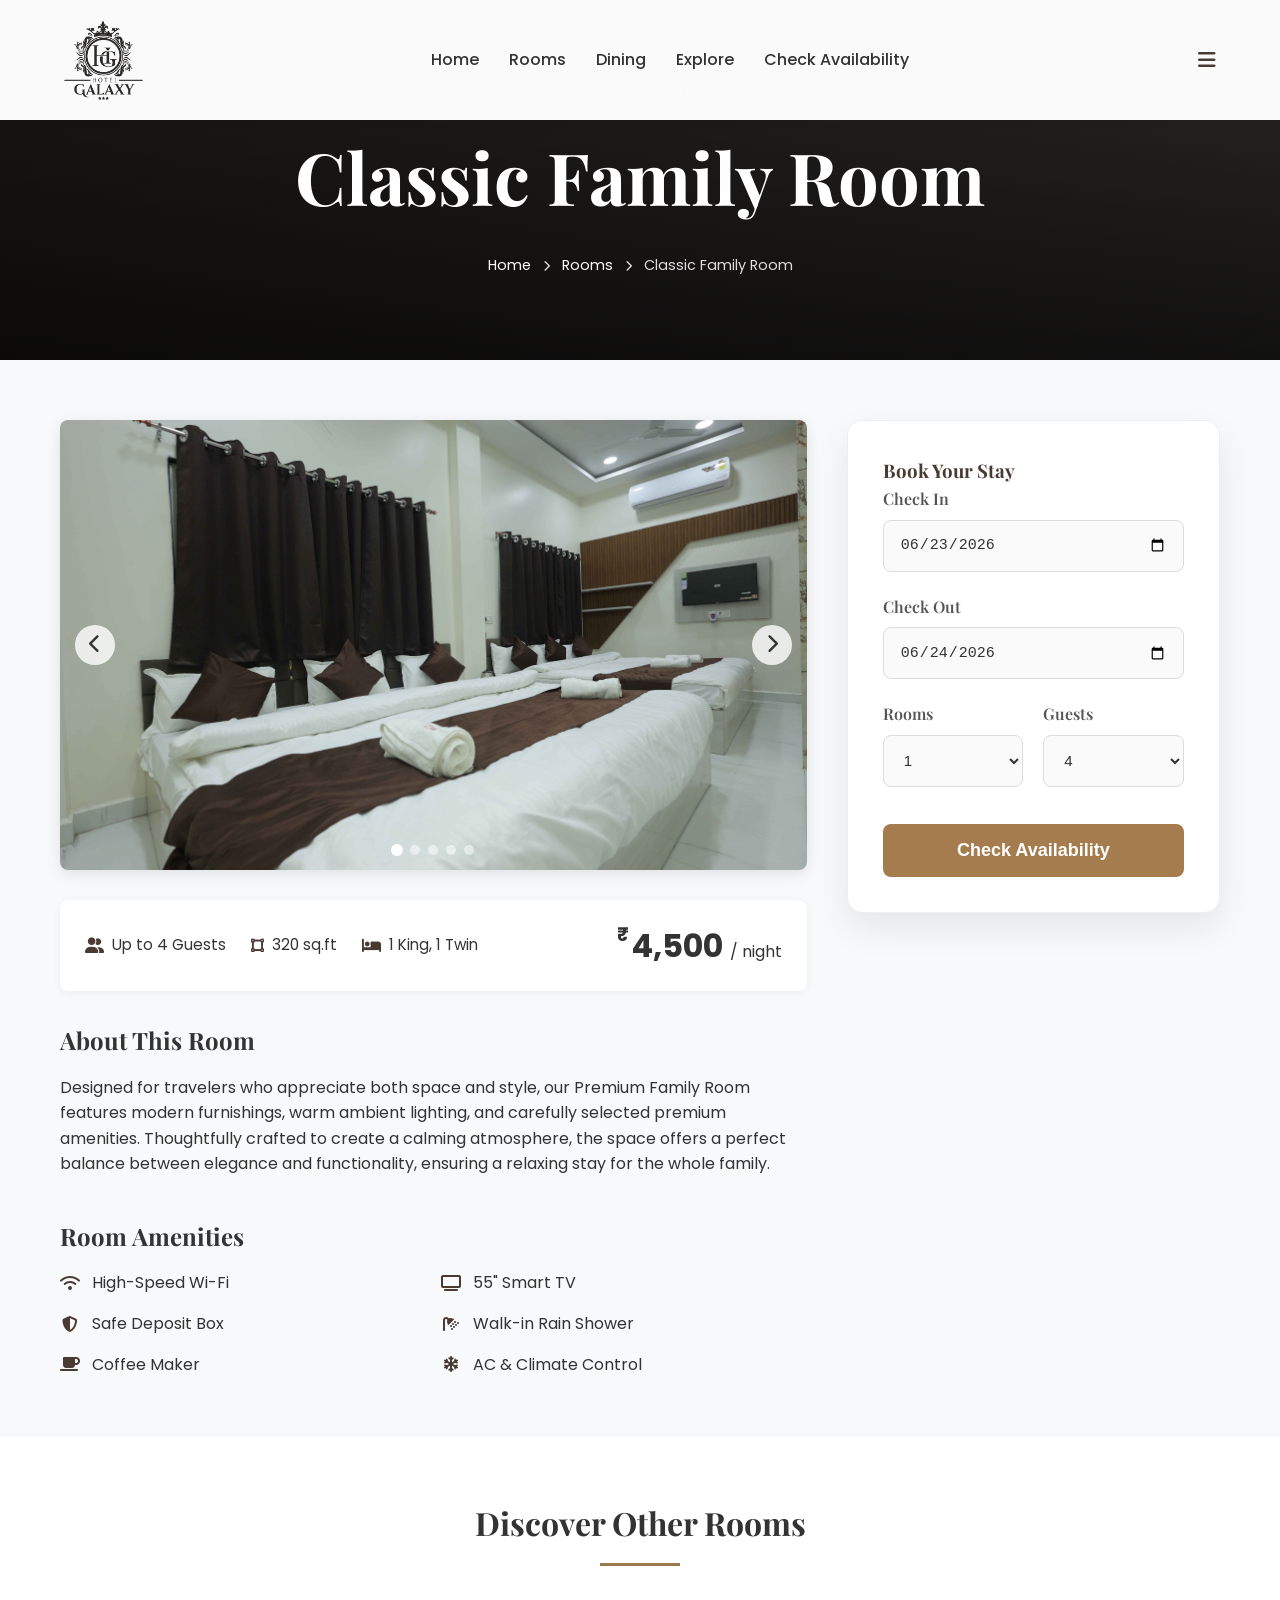
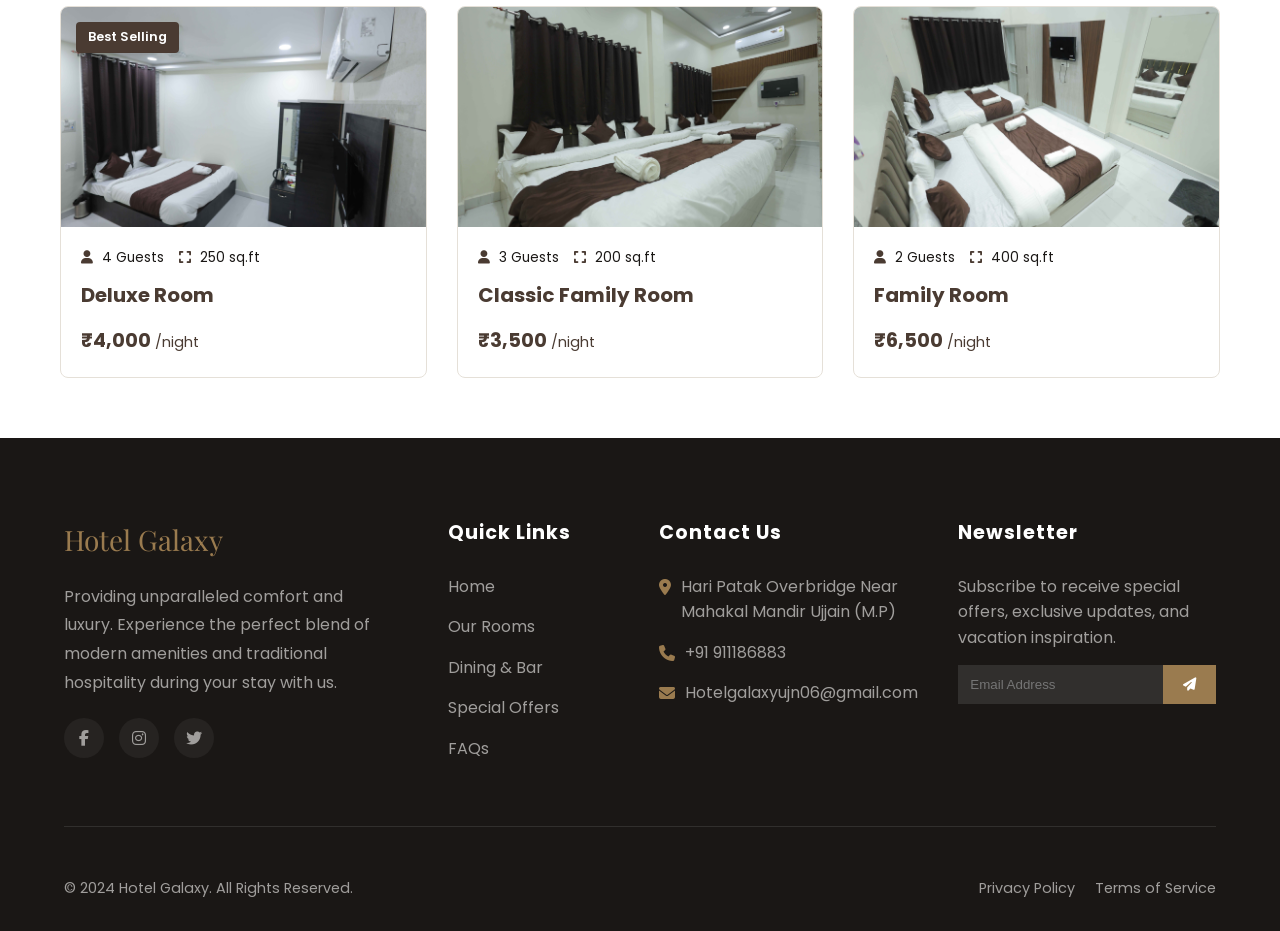
==== ClasicFamilyRoom.html @ 5118d193 "my first commit" ====
<!DOCTYPE html>
<html lang="en">
<head>
    <meta charset="UTF-8">
    <meta name="viewport" content="width=device-width, initial-scale=1.0">
    <title>Document</title>
    <link rel="stylesheet" href="style.css">
      <link rel="stylesheet" href="https://cdnjs.cloudflare.com/ajax/libs/font-awesome/6.4.0/css/all.min.css">
    <link href="https://fonts.googleapis.com/css2?family=Playfair+Display:wght@400;600;700&family=Poppins:wght@300;400;500;600&display=swap" rel="stylesheet">
     <link rel="stylesheet" href="https://cdnjs.cloudflare.com/ajax/libs/font-awesome/6.4.0/css/all.min.css">
</head>

<body>
    <!-- FontAwesome for Icons -->
<link rel="stylesheet" href="https://cdnjs.cloudflare.com/ajax/libs/font-awesome/6.4.0/css/all.min.css">
  <nav class="navbar">
        <a href="#"><img  class="logo" src="./IMAGES/Hotel Galaxy (1).png"/></a>
        <ul class="nav-links">
            <li><a href="./index.html">Home</a></li>
           <li><a href="#Rooms">Rooms</a></li>
            <li><a href="#dining">Dining</a></li>
            <li><a href="#attractions">Explore</a></li>
            <li><a href="#availability-split*">Check Availability</a></li>
        </ul>
        <div class="nav-icons">
            <i class="fa-solid fa-bars"></i>
        </div>
    </nav>
<!-- Hero Banner Section -->
<section class="room-hero">
    <div class="hero-overlay"></div>
    <div class="hero-content">
        <span class="hero-subtitle">Experience Luxury</span>
        <h1 class="hero-title">Classic Family Room</h1>
        <div class="breadcrumbs">
            <a href="#">Home</a> <i class="fas fa-chevron-right"></i>
            <a href="#">Rooms</a> <i class="fas fa-chevron-right"></i>
            <span> Classic Family Room</span>
        </div>
    </div>
</section>

<!-- Main Room Details Section -->
<section class="room-details-wrapper">
    <div class="container">
        <div class="room-layout-grid">
            
            <!-- Left Column: Image, Info, Amenities -->
            <div class="room-main-content">
                <!-- Image Slider (Placeholder) -->
              <!-- Functional Image Slider -->
<div class="room-gallery">
    <div class="gallery-track" id="sliderTrack">
        <!-- Add as many images as you need here -->
        <img src="./IMAGES/ROOMIMG/SIZBED.jpeg" alt="Family Room View 1">
        <img src="./IMAGES/ROOMIMG/SIXBED4.jpeg" alt="Family Room View 2">
           <img src="./IMAGES/ROOMIMG/SIXBED5.jpeg" alt="Family Room Bathroom">
              <img src="./IMAGES/ROOMIMG/SIXBED3.jpeg" alt="Family Room Bathroom">
        <img src="./IMAGES/ROOMIMG/SIXBED3.jpeg" alt="Family Room Bathroom">


    </div>
    
    <button class="gallery-btn prev" id="prevBtn"><i class="fas fa-chevron-left"></i></button>
    <button class="gallery-btn next" id="nextBtn"><i class="fas fa-chevron-right"></i></button>
    
    <!-- Optional: Add indicators/dots at the bottom -->
    <div class="slider-indicators" id="sliderIndicators"></div>
</div>

                <!-- Room Meta Info -->
                <div class="room-meta-box">
                    <div class="meta-items">
                        <span><i class="fas fa-user-friends"></i> Up to 4 Guests</span>
                        <span><i class="fas fa-vector-square"></i> 320 sq.ft</span>
                        <span><i class="fas fa-bed"></i> 1 King, 1 Twin</span>
                    </div>
                    <div class="room-price">
                        <span class="currency">₹</span>4,500 <span class="night">/ night</span>
                    </div>
                </div>

                <!-- Description -->
                <div class="room-description">
                    <h3>About This Room</h3>
                    <p>Designed for travelers who appreciate both space and style, our Premium Family Room features modern furnishings, warm ambient lighting, and carefully selected premium amenities. Thoughtfully crafted to create a calming atmosphere, the space offers a perfect balance between elegance and functionality, ensuring a relaxing stay for the whole family.</p>
                </div>

                <!-- Amenities -->
                <div class="room-amenities">
                    <h3>Room Amenities</h3>
                    <ul class="amenities-grid">
                        <li><i class="fas fa-wifi"></i> High-Speed Wi-Fi</li>
                        <li><i class="fas fa-tv"></i> 55" Smart TV</li>
                        <li><i class="fas fa-shield-alt"></i> Safe Deposit Box</li>
                        <li><i class="fas fa-shower"></i> Walk-in Rain Shower</li>
                        <li><i class="fas fa-coffee"></i> Coffee Maker</li>
                        <li><i class="fas fa-snowflake"></i> AC & Climate Control</li>
                    </ul>
                </div>
            </div>

            <!-- Right Column: Booking Form -->
             <div class="room-sidebar">
                <div class="booking-widgets">
                    <h3>Book Your Stay</h3>
                    <form>
                        <div class="form-group">
                            <label>Check In</label>
                            <input type="date" value="2026-06-23">
                        </div>
                        <div class="form-group">
                            <label>Check Out</label>
                            <input type="date" value="2026-06-24">
                        </div>
                        <div class="form-row">
                            <div class="form-group half">
                                <label>Rooms</label>
                                <select><option>1</option><option>2</option></select>
                            </div>
                            <div class="form-group half">
                                <label>Guests</label>
                                <select><option>1</option><option>2</option><option selected>4</option></select>
                            </div>
                        </div>
                        <button type="submit" class="btn-book" onclick="sendWhatsApp()">Check Availability</button>
                        
                    </form>
                </div>
            </div>
        </div>
    </div>
</section>

<!-- Other Rooms Section -->

<section class="other-rooms-section" id="Rooms">
    <div class="container">
        <h2 class="section-title">Discover Other Rooms</h2>
        <div class="rooms-grid">
            
            <!-- Room Card 1 -->
               <a style="text-decoration: none;" href="./Deluxeroom.html">
            <div class="room-card">
                <div class="card-badge">Best Selling</div>
                <div class="card-img">
                   <img src="./IMAGES/ROOMIMG/TWOBED.jpeg" alt="Palm Breeze Room">
                </div>
                <div class="card-body">
                    <div class="card-meta">
                        <span><i class="fas fa-user"></i> 4 Guests</span>
                        <span><i class="fas fa-expand"></i> 250 sq.ft</span>
                    </div>
                    <h4>Deluxe Room</h4>
                    <div class="card-price">₹4,000 <span>/night</span></div>
                </div>
            </div>
           </a>
            <!-- Room Card 2 -->
               <a style="text-decoration: none;" href="./ClasicFamilyRoom.html">
            <div class="room-card">
                <div class="card-img">
                    <img src="./IMAGES/ROOMIMG/SIZBED.jpeg" alt="Lotus Suite">
                </div>
                <div class="card-body">
                    <div class="card-meta">
                        <span><i class="fas fa-user"></i> 3 Guests</span>
                        <span><i class="fas fa-expand"></i> 200 sq.ft</span>
                    </div>
                     <h4>Classic Family Room</h4>
                    <div class="card-price">₹3,500 <span>/night</span></div>
                </div>
            </div>
</a>
            <!-- Room Card 3 -->
               <a style="text-decoration: none;" href="./FamilyRoom.html">
            <div class="room-card">
                <div class="card-img">
                  <img src="./IMAGES/ROOMIMG/FOURBED.jpeg" alt="Jasmine Retreat">  
                </div>
                <div class="card-body">
                    <div class="card-meta">
                        <span><i class="fas fa-user"></i> 2 Guests</span>
                        <span><i class="fas fa-expand"></i> 400 sq.ft</span>
                    </div>
                    <h4>Family Room</h4>
                    <div class="card-price">₹6,500 <span>/night</span></div>
                </div>
            </div>
</a>
        </div>
    </div>
</section>
<footer>
        <div class="footer-container">
            <div class="footer-col">
                <span class="footer-logo">Hotel Galaxy</span>
                <p style="color: #A09E9C; line-height: 1.8; margin-bottom: 20px; padding-right: 20px;">Providing unparalleled comfort and luxury. Experience the perfect blend of modern amenities and traditional hospitality during your stay with us.</p>
                <div class="social-icons">
                    <a href="#"><i class="fa-brands fa-facebook-f"></i></a>
                    <a href="#"><i class="fa-brands fa-instagram"></i></a>
                    <a href="#"><i class="fa-brands fa-twitter"></i></a>
                </div>
            </div>

            <div class="footer-col">
                <h4>Quick Links</h4>
                <ul class="footer-links">
                    <li><a href="./index.html">Home</a></li>
                    <li><a href="#info">Our Rooms</a></li>
                    <li><a href="#dining">Dining & Bar</a></li>
                    <li><a href="#offers">Special Offers</a></li>
                    <li><a href="#faq">FAQs</a></li>
                </ul>
            </div>

            <div class="footer-col contact-info">
                <h4>Contact Us</h4>
                <p><i class="fa-solid fa-location-dot"></i> Hari Patak Overbridge Near Mahakal Mandir Ujjain (M.P)</p>
                <p><i class="fa-solid fa-phone"></i> +91 911186883</p>
                <p><i class="fa-solid fa-envelope"></i> Hotelgalaxyujn06@gmail.com</p>
            </div>

            <div class="footer-col">
                <h4>Newsletter</h4>
                <p style="color: #A09E9C; margin-bottom: 15px;">Subscribe to receive special offers, exclusive updates, and vacation inspiration.</p>
                <form class="newsletter-form">
                    <input type="email" placeholder="Email Address" required>
                    <button type="submit"><i class="fa-solid fa-paper-plane"></i></button>
                </form>
            </div>
        </div>

        <div class="footer-bottom">
            <p>&copy; 2024 Hotel Galaxy. All Rights Reserved.</p>
            <div style="display: flex; gap: 20px;">
                <a href="#" style="color: #A09E9C; text-decoration: none;">Privacy Policy</a>
                <a href="#" style="color: #A09E9C; text-decoration: none;">Terms of Service</a>
            </div>
        </div>
    </footer>

<script>
    document.addEventListener("DOMContentLoaded", function() {
        const track = document.getElementById('sliderTrack');
        const slides = track.querySelectorAll('img');
        const prevBtn = document.getElementById('prevBtn');
        const nextBtn = document.getElementById('nextBtn');
        const indicatorsContainer = document.getElementById('sliderIndicators');
        
        let currentIndex = 0;
        const totalSlides = slides.length;

        // Create indicator dots dynamically based on number of images
        slides.forEach((_, index) => {
            const dot = document.createElement('div');
            dot.classList.add('dot');
            if (index === 0) dot.classList.add('active');
            dot.addEventListener('click', () => goToSlide(index));
            indicatorsContainer.appendChild(dot);
        });

        const dots = document.querySelectorAll('.dot');

        function updateSlider() {
            // Move the track horizontally
            track.style.transform = `translateX(-${currentIndex * 100}%)`;
            
            // Update active dot
            dots.forEach(dot => dot.classList.remove('active'));
            dots[currentIndex].classList.add('active');
        }

        function goToSlide(index) {
            currentIndex = index;
            updateSlider();
        }

        // Next Button Click
        nextBtn.addEventListener('click', () => {
            if (currentIndex < totalSlides - 1) {
                currentIndex++;
            } else {
                currentIndex = 0; // Loop back to start
            }
            updateSlider();
        });

        // Previous Button Click
        prevBtn.addEventListener('click', () => {
            if (currentIndex > 0) {
                currentIndex--;
            } else {
                currentIndex = totalSlides - 1; // Loop to end
            }
            updateSlider();
        });
    });
    function sendWhatsApp() {
    const checkIn = document.querySelector('input[type="date"]').value;
    const checkOut = document.querySelectorAll('input[type="date"]')[1].value;
    const adults = document.querySelectorAll('select')[0].value;
    const children = document.querySelectorAll('select')[1].value;

    const message =
`*New Room Booking Request*

🏨 Galaxy Hotel

📅 Check In: ${checkIn}
📅 Check Out: ${checkOut}
👨 Adults: ${adults}
👶 Children: ${children}`;

    const phone = "919111868883"; // Country code +91

    const url = `https://wa.me/${phone}?text=${encodeURIComponent(message)}`;

    window.open(url, "_blank");
}
</script>
</body>

</html>
---- style.css ----
/* --- CSS Variables --- */
        :root {
            --primary-color: #4A3B32; 
            --accent-color: #9A7B4F;
            --widget-bg: #FDFCF8;
            --bg-light: #F8F9FA;
            --text-dark: #333333;
            --text-light: #666666;
            --white: #FFFFFF;
            --border-color: #E5E0D8;
            --footer-bg: #1A1715;
        }

        * { margin: 0; padding: 0; box-sizing: border-box; }

        body {
            font-family: 'Poppins', sans-serif;
            color: var(--text-dark);
            line-height: 1.6;
            background-color: var(--bg-light);
            overflow-x: hidden;
        }

        h1, h2, h3, label { font-family: 'Playfair Display', serif; }
        h1, h2, h3 { color: var(--primary-color); }

        /* --- Global Elements --- */
        section { padding: 80px 5%; }
        
        .section-title {
            text-align: center;
            font-size: 2.5rem;
            margin-bottom: 10px;
            position: relative;
        }
        
        .section-subtitle {
            text-align: center;
            color: var(--text-light);
            margin-bottom: 50px;
            font-size: 1.1rem;
        }

        .section-title::after {
            content: '';
            width: 80px;
            height: 3px;
            background-color: var(--accent-color);
            display: block;
            margin: 15px auto 0;
        }

        .btn {
            padding: 12px 25px;
            background-color: var(--accent-color);
            color: var(--white);
            border: none;
            font-family: 'Poppins', sans-serif;
            font-weight: 500;
            cursor: pointer;
            transition: 0.3s;
            text-decoration: none;
            display: inline-block;
        }
        
        .btn:hover { background-color: #82663f; }

        /* --- Navbar --- */
        .navbar {
            display: flex;
            justify-content: space-between;
            align-items: center;
            padding: 20px 5%;
            background-color: rgba(255, 255, 255, 0.98);
            position: fixed;
            width: 100%;
            top: 0;
            z-index: 1000;
            box-shadow: 0 2px 10px rgba(0,0,0,0.05);
        }

        .logo {
            font-size: 24px;
            font-weight: 700;
            color: var(--primary-color);
            text-decoration: none;
            display: flex;
            align-items: center;
            gap: 10px;
        }

        .nav-links {
            list-style: none;
            display: flex;
            gap: 30px;
        }

        .nav-links a {
            text-decoration: none;
            color: var(--text-dark);
            font-weight: 500;
            transition: color 0.3s;
        }

        .nav-links a:hover { color: var(--accent-color); }

        .nav-icons {
            display: flex;
            gap: 20px;
            font-size: 20px;
            color: var(--primary-color);
            cursor: pointer;
        }

        /* --- Hero Section & Booking Widget --- */
        .hero {
            height: 100vh;
            background-image: linear-gradient(rgba(0, 0, 0, 0.5), rgba(0, 0, 0, 0.5)), url('ADIL9560.JPG.jpg');
            background-size: cover;
            background-position: center;
            display: flex;
            flex-direction: column;
            align-items: center;
            justify-content: center;
            text-align: center;
            position: relative;
        }
        /* Container to hold everything together */
.hero-slider-container {
    position: relative;
    width: 100%;
    height: 100vh; /* Takes up full screen height - adjust as needed */
    overflow: hidden;
    display: flex;
    align-items: center;
    justify-content: center;
    text-align: center;
    color: white; /* Text color */
    font-family: sans-serif;
}

/* Base styling for the background image layers */
.slider-bg {
    position: absolute;
    top: 0;
    left: 0;
    width: 100%;
    height: 100%;
    background-size: cover;
    background-position: center;
    opacity: 0; /* Hidden by default */
    z-index: 1;
    /* The animation: name, duration, timing, loop */
    animation: slideAnimation 15s infinite; 
}

/* Assign images to each layer (Replace these URLs with your actual images) */
.bg-1 {
    background-image: url('./IMAGES/hotelfront.png');
    animation-delay: 0s;
}

.bg-2 {
    background-image: url('./IMAGES/ASP_6098.JPG_11zon.jpeg');
    animation-delay: 5s; /* Starts after 1/3 of total duration */
}

.bg-3 {
    background-image: url('./IMAGES/ASP_6097.JPG_11zon.jpeg');
    animation-delay: 10s; /* Starts after 2/3 of total duration */
}
.bg-4 {
    background-image: url('./IMAGES/ASP_6094.JPG_11zon.jpeg');
    animation-delay: 15s; /* Starts after 2/3 of total duration */
}

/* Dark overlay to ensure text is readable over the images */
.slider-overlay {
    position: absolute;
    top: 0;
    left: 0;
    width: 100%;
    height: 100%;
    background-color: rgba(0, 0, 0, 0.4); /* Adjust opacity (0.4) for darker/lighter */
    z-index: 2;
}

/* Styling your content */
.hero-content {
    position: relative;
    z-index: 3; /* Keeps text above the overlay and images */
    padding: 20px;
}

.hero-content h1 {
    font-size: 4rem;
    margin-bottom: 10px;
}

.hero-content p {
    font-size: 1.5rem;
}
/* Google Fonts Import for Premium Typography */
@import url('https://fonts.googleapis.com/css2?family=Marcellus&family=Montserrat:wght@400;500;600&display=swap');

/* Section Base Setup */
.exceptional-locality {
  position: relative;
  background-color: #fcfbfa;
  padding: 80px 20px;
  font-family: 'Montserrat', sans-serif;
  overflow: hidden;
}

/* Subtle background wave pattern simulation (Bottom Left) */
.exceptional-locality::before {
  content: "";
  position: absolute;
  bottom: -10%;
  left: -10%;
  width: 40%;
  height: 60%;
  background: radial-gradient(circle, transparent 40%, rgba(220, 215, 206, 0.2) 41%, transparent 42%);
  background-size: 30px 30px;
  opacity: 0.7;
  pointer-events: none;
}

.locality-container {
  max-width: 1200px;
  margin: 0 auto;
  position: relative;
  z-index: 2;
}

/* Header Styling */
.locality-header {
  text-align: center;
  margin-bottom: 50px;
}

.subtitle-wrapper {
  display: flex;
  align-items: center;
  justify-content: center;
  gap: 15px;
  margin-bottom: 10px;
}

/* Elegant line dividers around subtitle */
.line-deco {
  display: inline-block;
  width: 30px;
  height: 1px;
  background-color: #bfa37a;
  position: relative;
}
.line-deco::after {
  content: "♦";
  font-size: 6px;
  color: #bfa37a;
  position: absolute;
  top: -4px;
  left: 50%;
  transform: translateX(-50%);
}

.subtitle {
  font-family: 'Montserrat', sans-serif;
  text-transform: uppercase;
  font-size: 0.75rem;
  letter-spacing: 3px;
  color: #bfa37a;
  font-weight: 500;
}

.locality-header h2 {
  font-family: 'Marcellus', Georgia, serif;
  font-size: 2.8rem;
  color: #2b2b2b;
  margin: 0;
  font-weight: 400;
}

/* Responsive Cards Layout Grid */
.temple-grid {
  display: grid;
  grid-template-columns: repeat(auto-fit, minmax(320px, 1fr));
  gap: 30px;
  justify-content: center;
}

/* Individual Card Design */
.temple-card {
  background-color: #ffffff;
  border-radius: 4px;
  overflow: hidden;
  box-shadow: 0 4px 20px rgba(0, 0, 0, 0.03);
  transition: transform 0.3s ease, box-shadow 0.3s ease;
  display: flex;
  flex-direction: column;
}

.temple-card:hover {
  transform: translateY(-5px);
  box-shadow: 0 12px 30px rgba(191, 163, 122, 0.15);
}

/* Image Wrapper with fixed vertical framing aspect ratio */
.card-image {
  width: 100%;
  height: 340px; 
  overflow: hidden;
}

.card-image img {
  width: 100%;
  height: 100%;
  object-fit: cover;
  transition: transform 0.5s ease;
}

.temple-card:hover .card-image img {
  transform: scale(1.04);
}

/* Content Frame inside card */
.card-body {
  padding: 24px;
  display: flex;
  flex-direction: column;
  flex-grow: 1;
}

.card-body h3 {
  font-family: 'Marcellus', Georgia, serif;
  font-size: 1.25rem;
  color: #2d2d2d;
  margin: 0 0 20px 0;
  font-weight: 500;
  line-height: 1.4;
}

/* Distance Indicator Footer Bar */
.distance-bar {
  background-color: #f7f4f0;
  border-radius: 2px;
  padding: 12px 16px;
  display: flex;
  align-items: center;
  justify-content: space-between;
  margin-top: auto; /* Pushes the badge perfectly to the card bottom */
  cursor: pointer;
  transition: background-color 0.2s ease;
}

.temple-card:hover .distance-bar {
  background-color: #f1ede6;
}

.distance-text {
  font-size: 0.7rem;
  text-transform: uppercase;
  letter-spacing: 1.5px;
  color: #615e58;
  font-weight: 600;
}

.arrow {
  font-size: 1rem;
  color: #4a4740;
  transition: transform 0.2s ease;
}

.distance-bar:hover .arrow {
  transform: translateX(4px);
}

/* Mobile Responsive Optimization */
@media (max-width: 768px) {
  .locality-header h2 {
    font-size: 2.2rem;
  }
  .exceptional-locality {
    padding: 50px 15px;
  }
  .card-image {
    height: 280px;
  }
}
/* The Keyframe Animation */
@keyframes slideAnimation {
    0%   { opacity: 0; transform: scale(1.05); } /* Start hidden and slightly zoomed in */
    10%  { opacity: 1; transform: scale(1); }    /* Fade in and zoom out slightly */
    33%  { opacity: 1; transform: scale(1); }    /* Stay visible */
    43%  { opacity: 0; transform: scale(1.05); } /* Fade out */
    100% { opacity: 0; transform: scale(1.05); } /* Stay hidden until next cycle */
}

        .hero-content h1 {
            font-size: 4.5rem;
            color: var(--white);
            margin-bottom: 20px;
        }

        .hero-content p {
            font-size: 1.2rem;
            color: var(--white);
            margin-bottom: 30px;
        }

        .booking-section {
            position: absolute;
            bottom: 40px;
            width: 100%;
            display: flex;
            flex-direction: column;
            align-items: center;
            z-index: 20;
        }

        .booking-widget {
            background-color: var(--widget-bg);
            display: flex;
            width: 90%;
            max-width: 1000px;
            box-shadow: 0 15px 40px rgba(0,0,0,0.2);
            padding: 15px;
            gap: 20px;
        }

        .booking-inputs {
            flex: 1;
            display: flex;
            flex-direction: column;
        }

        .booking-row {
            display: flex;
            width: 100%;
        }

        .booking-row.top-row {
            border-bottom: 1px solid var(--border-color);
            padding-bottom: 15px;
            margin-bottom: 15px;
        }

        .input-group {
            flex: 1;
            display: flex;
            align-items: center;
            justify-content: center;
            gap: 15px;
            padding: 0 20px;
        }

        .input-group.left-col { border-right: 1px solid var(--border-color); }

        .input-group label {
            font-weight: 600;
            color: #444;
            font-size: 16px;
        }

        .input-group input, .input-group select {
            border: none;
            background: transparent;
            font-family: 'Playfair Display', serif;
            color: var(--accent-color);
            font-size: 15px;
            outline: none;
            cursor: pointer;
            width: 110px;
        }

        /* --- Existing Sections (Rooms, Gallery, Amenities) --- */
        .room-info {
            display: flex;
            gap: 50px;
            background: var(--white);
            padding: 50px;
            box-shadow: 0 5px 20px rgba(0,0,0,0.05);
        }

        .info-features {
            display: grid;
            grid-template-columns: 1fr 1fr;
            gap: 15px;
            margin-top: 30px;
        }

        .info-features span { color: var(--text-light); }
        .info-features i { color: var(--accent-color); margin-right: 10px; }

        .gallery-container {
            display: flex;
            gap: 20px;
            overflow-x: auto;
            scroll-snap-type: x mandatory;
            padding-bottom: 20px;
        }

        .gallery-item {
            min-width: 60%;
            height: 400px;
            scroll-snap-align: center;
        }

        .gallery-item img {
            width: 100%;
            height: 100%;
            object-fit: cover;
        }

        .amenities-grid {
            display: grid;
            grid-template-columns: repeat(auto-fit, minmax(200px, 1fr));
            gap: 30px;
            text-align: center;
        }

        .amenity-card {
            background: var(--white);
            padding: 40px 20px;
            box-shadow: 0 5px 15px rgba(0,0,0,0.05);
        }
        .amenity-card i { font-size: 40px; color: var(--accent-color); margin-bottom: 20px; }

        /* --- NEW 1: Dining Section --- */
        .dining-grid {
            display: grid;
            grid-template-columns: 1fr 1fr;
            gap: 40px;
            align-items: center;
        }
        .dining-content h3 { font-size: 2rem; margin-bottom: 15px; }
      

        /* --- NEW 2: Offers Section --- */
        .offers-grid {
            display: grid;
            grid-template-columns: repeat(auto-fit, minmax(300px, 1fr));
            gap: 30px;
        }
        .offer-card {
            background: var(--white);
            border: 1px solid var(--border-color);
            padding: 40px 30px;
            text-align: center;
            transition: 0.3s;
        }
        .offer-card:hover { transform: translateY(-10px); box-shadow: 0 10px 20px rgba(0,0,0,0.1); }
        .offer-card .price { color: var(--accent-color); font-size: 2rem; font-family: 'Playfair Display', serif; margin: 15px 0; }

        /* --- NEW 3: Local Attractions --- */
        .attractions-grid {
            display: grid;
            grid-template-columns: repeat(auto-fit, minmax(250px, 1fr));
            gap: 20px;
        }
        .attraction-card {
            position: relative;
            height: 300px;
            display: flex;
            align-items: flex-end;
            padding: 20px;
            color: var(--white);
            background-color: #333;
            background-size: cover;
            background-position: center;
        }
        .attraction-card::before {
            content: '';
            position: absolute;
            inset: 0;
            background: linear-gradient(transparent, rgba(0,0,0,0.8));
        }
        .attraction-info { position: relative; z-index: 10; }
        .attraction-info h4 { font-family: 'Poppins', sans-serif; font-size: 1.2rem; color: var(--white); margin-bottom: 5px;}
        /* --- Split-Layout Availability Section --- */
.availability-split-section {
    padding: 100px 5%;
    background-color: var(--bg-light);
    display: flex;
    justify-content: center;
}

.availability-container {
    display: flex;
    max-width: 1200px;
    width: 100%;
    position: relative;
    align-items: center;
}

/* Dotted background pattern */
.availability-container::before {
    content: '';
    position: absolute;
    left: -40px;
    bottom: -40px;
    width: 300px;
    height: 300px;
    background-image: radial-gradient(#d5d5d5 2px, transparent 2px);
    background-size: 15px 15px;
    z-index: 0;
}

/* Left Form Card */
.booking-form-card {
    background-color: #F8F5F0; /* Cream color from your image */
    padding: 60px 50px;
    width: 45%;
    position: relative;
    z-index: 2;
    box-shadow: 0 15px 40px rgba(0,0,0,0.08);
}

.sub-heading {
    display: block;
    font-size: 0.8rem;
    color: var(--accent-color);
    letter-spacing: 3px;
    margin-bottom: 10px;
    font-weight: 500;
}

.form-header h2 {
    font-size: 2.8rem;
    color: #222;
    margin-bottom: 40px;
    font-weight: 400;
}

.vertical-booking-form {
    display: flex;
    flex-direction: column;
    gap: 20px;
}

.input-wrapper {
    position: relative;
}

.input-wrapper input,
.input-wrapper select {
    width: 100%;
    padding: 18px 20px;
    border: 1px solid #E5E0D8;
    background-color: var(--white);
    font-family: 'Poppins', sans-serif;
    font-size: 15px;
    color: #555;
    outline: none;
    appearance: none; /* Removes default dropdown arrow */
}

/* Custom dropdown arrow for selects */
.input-wrapper select {
    background-image: url("data:image/svg+xml;charset=US-ASCII,%3Csvg%20xmlns%3D%22http%3A%2F%2Fwww.w3.org%2F2000%2Fsvg%22%20width%3D%22292.4%22%20height%3D%22292.4%22%3E%3Cpath%20fill%3D%22%239A7B4F%22%20d%3D%22M287%2069.4a17.6%2017.6%200%200%200-13-5.4H18.4c-5%200-9.3%201.8-12.9%205.4A17.6%2017.6%200%200%200%200%2082.2c0%205%201.8%209.3%205.4%2012.9l128%20127.9c3.6%203.6%207.8%205.4%2012.8%205.4s9.2-1.8%2012.8-5.4L287%2095c3.5-3.5%205.4-7.8%205.4-12.8%200-5-1.9-9.2-5.5-12.8z%22%2F%3E%3C%2Fsvg%3E");
    background-repeat: no-repeat;
    background-position: right 20px top 50%;
    background-size: 10px auto;
}

.input-icon {
    position: absolute;
    right: 20px;
    top: 50%;
    transform: translateY(-50%);
    color: var(--accent-color);
    pointer-events: none;
}

.btn-dark-solid {
    background-color: #222;
    color: var(--white);
    border: none;
    padding: 20px;
    font-family: 'Poppins', sans-serif;
    font-weight: 600;
    font-size: 14px;
    letter-spacing: 1px;
    cursor: pointer;
    margin-top: 10px;
    transition: background 0.3s;
}

.btn-dark-solid:hover {
    background-color: var(--accent-color);
}

/* Right Info Card */
.booking-info-card {
    background-image: linear-gradient(to right, rgba(26, 23, 21, 0.95), rgba(26, 23, 21, 0.85)), url('https://images.unsplash.com/photo-1582719478250-c89cae4dc85b?auto=format&fit=crop&q=80');
    background-size: cover;
    background-position: center;
    width: 65%;
    margin-left: -10%; /* Creates the overlap effect */
    padding: 80px 60px 80px 15%; /* Extra left padding to clear the overlap */
    position: relative;
    z-index: 1;
    color: var(--white);
    display: flex;
    align-items: center;
}

.info-content h2 {
    color: var(--white);
    font-size: 3rem;
    margin-bottom: 30px;
    font-weight: 400;
}

.info-content p {
    color: #ccc;
    margin-bottom: 20px;
    font-weight: 300;
    line-height: 1.8;
}

.contact-box {
    display: flex;
    align-items: center;
    gap: 20px;
    margin-top: 40px;
}

.icon-circle {
    width: 50px;
    height: 50px;
    border-radius: 50%;
    border: 1px solid var(--accent-color);
    display: flex;
    align-items: center;
    justify-content: center;
    color: var(--accent-color);
    font-size: 20px;
}

.contact-text {
    display: flex;
    flex-direction: column;
}

.booking-now-text {
    font-size: 12px;
    letter-spacing: 2px;
    color: #aaa;
    margin-bottom: 5px;
}

.phone-number {
    font-family: 'Playfair Display', serif;
    font-size: 1.5rem;
    color: var(--white);
    text-decoration: none;
    transition: color 0.3s;
}

.phone-number:hover {
    color: var(--accent-color);
}

/* Responsive adjustments */
@media (max-width: 992px) {
    .availability-container {
        flex-direction: column;
    }
    .booking-form-card {
        width: 100%;
        max-width: 600px;
        margin: 0 auto;
    }
    .booking-info-card {
        width: 100%;
        margin-left: 0;
        margin-top: -30px; /* Overlap vertically instead */
        padding: 80px 40px 60px;
        text-align: center;
    }
    .contact-box {
        justify-content: center;
    }
    .availability-container::before {
        display: none; /* Hide dots on mobile for cleaner look */
    }
}
        /* --- NEW 4: FAQ Section --- */
        .faq-grid {
            max-width: 800px;
            margin: 0 auto;
        }
        .faq-item {
            background: var(--white);
            margin-bottom: 15px;
            padding: 20px;
            border-left: 3px solid var(--accent-color);
            box-shadow: 0 2px 10px rgba(0,0,0,0.03);
        }
        .faq-item h4 { font-family: 'Poppins', sans-serif; color: var(--primary-color); margin-bottom: 10px; }

        /* --- NEW UPGRADED: Mega Footer --- */
        footer {
            background-color: var(--footer-bg);
            color: var(--border-color);
            padding: 80px 5% 30px;
        }

        .footer-container {
            display: grid;
            grid-template-columns: 2fr 1fr 1fr 1.5fr;
            gap: 40px;
            margin-bottom: 50px;
            border-bottom: 1px solid rgba(255,255,255,0.1);
            padding-bottom: 50px;
        }

        .footer-col h4 {
            color: var(--white);
            font-size: 1.2rem;
            margin-bottom: 25px;
            font-family: 'Poppins', sans-serif;
            letter-spacing: 1px;
        }

        .footer-logo {
            font-family: 'Playfair Display', serif;
            font-size: 28px;
            color: var(--accent-color);
            margin-bottom: 20px;
            display: block;
        }

        .footer-links { list-style: none; }
        .footer-links li { margin-bottom: 15px; }
        .footer-links a { color: #A09E9C; text-decoration: none; transition: 0.3s; }
        .footer-links a:hover { color: var(--accent-color); padding-left: 5px; }

        .contact-info p { margin-bottom: 15px; display: flex; gap: 10px; color: #A09E9C; }
        .contact-info i { color: var(--accent-color); margin-top: 5px; }

        .newsletter-form {
            display: flex;
            margin-top: 15px;
        }
        .newsletter-form input {
            padding: 12px;
            border: none;
            background: rgba(255,255,255,0.1);
            color: white;
            flex: 1;
            outline: none;
        }
        .newsletter-form button {
            background: var(--accent-color);
            color: white;
            border: none;
            padding: 0 20px;
            cursor: pointer;
        }

        .footer-bottom {
            display: flex;
            justify-content: space-between;
            align-items: center;
            color: #A09E9C;
            font-size: 0.9rem;
        }

        .social-icons { display: flex; gap: 15px; }
        .social-icons a {
            color: #A09E9C;
            background: rgba(255,255,255,0.05);
            width: 40px; height: 40px;
            display: flex; align-items: center; justify-content: center;
            border-radius: 50%;
            transition: 0.3s;
            text-decoration: none;
        }
        .social-icons a:hover { background: var(--accent-color); color: white; transform: translateY(-3px); }

        /* Responsive adjustments */
        @media (max-width: 900px) {
            .booking-widget { flex-direction: column; padding: 20px; }
            .booking-row { flex-direction: column; }
            .input-group.left-col { border-right: none; border-bottom: 1px solid var(--border-color); padding-bottom: 15px; margin-bottom: 15px; }
            .footer-container { grid-template-columns: 1fr 1fr; }
        }
        @media (max-width: 768px) {
            .nav-links { display: none; }
            .hero-content h1 { font-size: 3rem; }
            .booking-section { position: relative; bottom: 0; background: var(--primary-color); padding: 40px 0;}
            .hero { height: auto; padding: 150px 0 0 0; }
            .dining-grid { grid-template-columns: 1fr; }
            .footer-container { grid-template-columns: 1fr; }
            .footer-bottom { flex-direction: column; gap: 20px; text-align: center; }
        }
        /* Base Resets & Variables */
* {
  box-sizing: border-box;
  margin: 0;
  padding: 0;
}

body {
  font-family: 'Arial', sans-serif; /* Fallback sans-serif */
  background-color: #ffffff;
}

.hotel-rooms-section {
  max-width: 1200px;
  margin: 50px auto;
  padding: 0 20px;
}

/* Header Styling */
.section-header {
  text-align: center;
  margin-bottom: 40px;
}

.section-header h2 {
  font-family: 'Georgia', serif; /* Serif font for headings */
  font-size: 32px;
  color: #2c2c2c;
  margin-bottom: 10px;
}

.section-header p {
  color: #777;
  font-size: 14px;
  margin-bottom: 20px;
}

.section-header hr {
  width: 50px;
  height: 2px;
  background-color: #b36e49; /* Brown accent color */
  border: none;
  margin: 0 auto;
}

/* Grid Layout for Cards */
.cards-container {
  display: grid;
  grid-template-columns: repeat(auto-fit, minmax(300px, 1fr));
  gap: 30px;
}

/* Individual Card Styling */
.room-card {
  border: 1px solid #eaeaea;
  background-color: #ffffff;
  display: flex;
  flex-direction: column;
  transition: box-shadow 0.3s ease;
}

.room-card:hover {
  box-shadow: 0 5px 15px rgba(0,0,0,0.05);
}

/* Image & Badge Area */
.card-image {
  position: relative;
  width: 100%;
}

.card-image img {
  width: 100%;
  height: 240px;
  object-fit: cover;
  display: block;
}

.room-badge {
  position: absolute;
  bottom: 0;
  left: 15px;
  background-color: #b36e49; /* Matching the orange/brown accent */
  color: #ffffff;
  font-size: 11px;
  font-weight: bold;
  letter-spacing: 1px;
  padding: 6px 12px;
  text-transform: uppercase;
}

/* Card Content Area */
.card-body {
  padding: 25px 20px 20px;
  flex-grow: 1;
}

.room-title {
  font-family: 'Georgia', serif;
  font-size: 22px;
  color: #2c2c2c;
  margin-bottom: 12px;
}

.room-desc {
  font-size: 14px;
  color: #777;
  line-height: 1.6;
  margin-bottom: 20px;
}

/* Amenities Icons */
.amenities {
  display: flex;
  align-items: center;
}

.amenity {
  color: #888;
  font-size: 14px;
  padding: 0 12px;
  border-right: 1px solid #e0e0e0;
}

.amenity:first-child {
  padding-left: 0;
}

.amenity:last-child {
  border-right: none;
}

/* Card Footer (Price) */
.card-footer {
  padding: 20px;
  border-top: 1px solid #f0f0f0;
  display: flex;
  align-items: baseline;
}

.price-label {
  font-size: 13px;
  color: #999;
  margin-right: 5px;
}

.price-value {
  font-family: 'Georgia', serif;
  font-size: 20px;
  font-weight: bold;
  color: #111;
}

.price-suffix {
  font-size: 13px;
  color: #666;
  margin-left: 2px;
}

/* 
 --- NEW UPGRADED: Mega Footer --- */
      body {
            font-family: 'Poppins', sans-serif;
            color: var(--text-dark);
            line-height: 1.6;
            background-color: var(--bg-light);
            overflow-x: hidden;
        }

        h1, h2, h3, label { font-family: 'Playfair Display', serif; }
        h1, h2, h3 { color: var(--primary-color); }
        
        /* --- Navbar --- */
        .navbar {
            display: flex;
            justify-content: space-between;
            align-items: center;
            padding: 20px 5%;
            background-color: rgba(255, 255, 255, 0.98);
            position: fixed;
            width: 100%;
            top: 0;
            z-index: 1000;
            box-shadow: 0 2px 10px rgba(0,0,0,0.05);
        }

        .logo {
            height: 80px;
           
            display: flex;
            align-items: center;
            gap: 10px;
        }

        .nav-links {
            list-style: none;
            display: flex;
            gap: 30px;
        }

        .nav-links a {
            text-decoration: none;
            color: var(--text-dark);
            font-weight: 500;
            transition: color 0.3s;
        }

        .nav-links a:hover { color: var(--accent-color); }

        .nav-icons {
            display: flex;
            gap: 20px;
            font-size: 20px;
            color: var(--primary-color);
            cursor: pointer;
        }

        /* --- Hero Section & Booking Widget --- */
        .hero {
            height: 100vh;
            background-image: linear-gradient(rgba(0, 0, 0, 0.5), rgba(0, 0, 0, 0.5)), url('ADIL9560.JPG.jpg');
            background-size: cover;
            background-position: center;
            display: flex;
            flex-direction: column;
            align-items: center;
            justify-content: center;
            text-align: center;
            position: relative;
        }    
 footer {
            background-color: var(--footer-bg);
            color: var(--border-color);
            padding: 80px 5% 30px;
        }

        .footer-container {
            display: grid;
            grid-template-columns: 2fr 1fr 1fr 1.5fr;
            gap: 40px;
            margin-bottom: 50px;
            border-bottom: 1px solid rgba(255,255,255,0.1);
            padding-bottom: 50px;
        }

        .footer-col h4 {
            color: var(--white);
            font-size: 1.2rem;
            margin-bottom: 25px;
            font-family: 'Poppins', sans-serif;
            letter-spacing: 1px;
        }

        .footer-logo {
            font-family: 'Playfair Display', serif;
            font-size: 28px;
            color: var(--accent-color);
            margin-bottom: 20px;
            display: block;
        }
           :root {
            --primary-color: #4A3B32; 
            --accent-color: #9A7B4F;
            --widget-bg: #FDFCF8;
            --bg-light: #F8F9FA;
            --text-dark: #333333;
            --text-light: #666666;
            --white: #FFFFFF;
            --border-color: #E5E0D8;
            --footer-bg: #1A1715;
        }


        .footer-links { list-style: none; }
        .footer-links li { margin-bottom: 15px; }
        .footer-links a { color: #A09E9C; text-decoration: none; transition: 0.3s; }
        .footer-links a:hover { color: var(--accent-color); padding-left: 5px; }

        .contact-info p { margin-bottom: 15px; display: flex; gap: 10px; color: #A09E9C; }
        .contact-info i { color: var(--accent-color); margin-top: 5px; }

        .newsletter-form {
            display: flex;
            margin-top: 15px;
        }
        .newsletter-form input {
            padding: 12px;
            border: none;
            background: rgba(255,255,255,0.1);
            color: white;
            flex: 1;
            outline: none;
        }
        .newsletter-form button {
            background: var(--accent-color);
            color: white;
            border: none;
            padding: 0 20px;
            cursor: pointer;
        }

        .footer-bottom {
            display: flex;
            justify-content: space-between;
            align-items: center;
            color: #A09E9C;
            font-size: 0.9rem;
        }

        .social-icons { display: flex; gap: 15px; }
        .social-icons a {
            color: #A09E9C;
            background: rgba(255,255,255,0.05);
            width: 40px; height: 40px;
            display: flex; align-items: center; justify-content: center;
            border-radius: 50%;
            transition: 0.3s;
            text-decoration: none;
        }
        .social-icons a:hover { background: var(--accent-color); color: white; transform: translateY(-3px); }

        /* Responsive adjustments */
        @media (max-width: 900px) {
            .booking-widget { flex-direction: column; padding: 20px; }
            .booking-row { flex-direction: column; }
            .input-group.left-col { border-right: none; border-bottom: 1px solid var(--border-color); padding-bottom: 15px; margin-bottom: 15px; }
            .footer-container { grid-template-columns: 1fr 1fr; }
        }
        @media (max-width: 768px) {
            .nav-links { display: none; }
            .hero-content h1 { font-size: 3rem; }
            .booking-section { position: relative; bottom: 0; background: #ffff; padding: 40px 0;}
            .hero { height: auto; padding: 150px 0 0 0; }
            .dining-grid { grid-template-columns: 1fr; }
            .footer-container { grid-template-columns: 1fr; }
            .footer-bottom { flex-direction: column; gap: 20px; text-align: center; }
        }
        /* :root {
    --primary-color: #B28750; /* Elegant golden-brown */
    --primary-hover: #987241;
    --dark-bg: #1A252C; /* Slate dark blue for booking widget */
    --text-main: #333333;
    --text-muted: #666666;
    --bg-light: #F7F7F7;
    --border-color: #E0E0E0;
    --font-main: 'Segoe UI', Roboto, Helvetica, Arial, sans-serif;
}

body {
    font-family: var(--font-main);
    color: var(--text-main);
    line-height: 1.6;
    margin: 0;
    padding: 0;
    background-color: var(--bg-light);
}

.container {
    max-width: 1200px;
    margin: 0 auto;
    padding: 0 20px;
}

/* --- Hero Section --- */
.room-hero {
    position: relative;
    height: 40vh;
    min-height: 300px;
    background-image: linear-gradient(to right, rgba(26, 23, 21, 0.95), rgba(26, 23, 21, 0.85)), url('https://images.unsplash.com/photo-1582719478250-c89cae4dc85b?auto=format&fit=crop&q=80');
    background-size: cover;
    background-position: center;
    display: flex;
    align-items: center;
    justify-content: center;
    text-align: center;
    color: #fff;
}

.hero-overlay {
    position: absolute;
    inset: 0;
    background: linear-gradient(to bottom, rgba(0,0,0,0.3), rgba(0,0,0,0.7));
}

.hero-content {
    position: relative;
    z-index: 2;
}

.hero-subtitle {
    font-size: 1rem;
    text-transform: uppercase;
    letter-spacing: 2px;
    color: var(--primary-color);
    font-weight: 600;
}

.hero-title {
    font-size: 3rem;
    margin: 10px 0 20px;
   color: white;
}

.breadcrumbs {
    font-size: 0.9rem;
    color: #ddd;
}

.breadcrumbs a {
    color: #fff;
    text-decoration: none;
}

.breadcrumbs a:hover {
    color: var(--primary-color);
}

.breadcrumbs i {
    font-size: 0.7rem;
    margin: 0 8px;
}

/* --- Main Layout Grid --- */
.room-details-wrapper {
    padding: 60px 0;
}

.room-layout-grid {
    display: grid;
    grid-template-columns: 2fr 1fr;
    gap: 40px;
    align-items: start; /* Allows sticky sidebar to work */
}

/* --- Gallery --- */
.room-gallery {
    position: relative;
    border-radius: 8px;
    overflow: hidden;
    margin-bottom: 30px;
    box-shadow: 0 4px 15px rgba(0,0,0,0.1);
}

.room-gallery img {
    width: 100%;
    height: 450px;
    object-fit: cover;
    display: block;
}
/* --- Functional Gallery Slider --- */
.room-gallery {
    position: relative;
    border-radius: 8px;
    overflow: hidden; /* Hides images that are outside the box */
    margin-bottom: 30px;
    box-shadow: 0 4px 15px rgba(0,0,0,0.1);
}

.gallery-track {
    display: flex; /* Lines images up horizontally */
    width: 100%;
    transition: transform 0.4s ease-in-out; /* Smooth sliding animation */
}

.gallery-track img {
    width: 100%;
    flex-shrink: 0; /* Prevents images from squishing */
    height: 450px;
    object-fit: cover;
    display: block;
}

/* Button styling remains the same */
.gallery-btn {
    position: absolute;
    top: 50%;
    transform: translateY(-50%);
    background: rgba(255,255,255,0.8);
    border: none;
    width: 40px;
    height: 40px;
    border-radius: 50%;
    cursor: pointer;
    font-size: 1.2rem;
    color: var(--text-main);
    transition: 0.3s;
    z-index: 2;
}

.gallery-btn:hover {
    background: var(--primary-color);
    color: #fff;
}

.gallery-btn.prev { left: 15px; }
.gallery-btn.next { right: 15px; }

/* Optional Indicator Dots */
.slider-indicators {
    position: absolute;
    bottom: 15px;
    left: 50%;
    transform: translateX(-50%);
    display: flex;
    gap: 8px;
    z-index: 2;
}

.dot {
    width: 10px;
    height: 10px;
    border-radius: 50%;
    background: rgba(255, 255, 255, 0.5);
    cursor: pointer;
    transition: background 0.3s;
}

.dot.active {
    background: #fff;
    transform: scale(1.2);
}

.gallery-btn {
    position: absolute;
    top: 50%;
    transform: translateY(-50%);
    background: rgba(255,255,255,0.8);
    border: none;
    width: 40px;
    height: 40px;
    border-radius: 50%;
    cursor: pointer;
    font-size: 1.2rem;
    color: var(--text-main);
    transition: 0.3s;
}

.gallery-btn:hover {
    background: var(--primary-color);
    color: #fff;
}

.gallery-btn.prev { left: 15px; }
.gallery-btn.next { right: 15px; }

/* --- Room Meta Box --- */
.room-meta-box {
    display: flex;
    justify-content: space-between;
    align-items: center;
    background: #fff;
    padding: 20px 25px;
    border-radius: 8px;
    margin-bottom: 30px;
    box-shadow: 0 2px 10px rgba(0,0,0,0.05);
}

.meta-items {
    display: flex;
    gap: 25px;
    flex-wrap: wrap;
}

.meta-items span {
    display: flex;
    align-items: center;
    gap: 8px;
    color: var(--text-muted);
    font-size: 0.95rem;
}

.meta-items i {
    color: var(--primary-color);
}

.room-price {
    font-size: 2rem;
    font-weight: 700;
    color: var(--text-main);
}

.room-price .currency {
    font-size: 1.2rem;
    vertical-align: top;
    margin-right: 2px;
}

.room-price .night {
    font-size: 1rem;
    font-weight: 400;
    color: var(--text-muted);
}

/* --- Description & Amenities --- */
.room-description h3, .room-amenities h3 {
    font-size: 1.5rem;
    margin-bottom: 15px;
    color: var(--text-main);
}

.room-description p {
    color: var(--text-muted);
    margin-bottom: 40px;
}

.amenities-grid {
    list-style: none;
    padding: 0;
    display: grid;
    grid-template-columns: 1fr 1fr;
    gap: 15px;
}

.amenities-grid li {
    display: flex;
    align-items: center;
    gap: 12px;
    color: var(--text-main);
    font-size: 1rem;
}

.amenities-grid i {
    color: var(--primary-color);
    width: 20px;
    text-align: center;
}

/* --- Booking Widget (Dark Theme) --- */
.room-sidebar {
    position: sticky;
    top: 30px;
   
}

.booking-widgets{
    background:#fff;
    padding:35px;
    border-radius:15px;
    box-shadow:0 15px 35px rgba(0,0,0,.08);
    border:1px solid #eee;
}

.booking-widget h3{
    margin:0 0 30px;
    padding-bottom:20px;
    font-size:34px;
    color:#2d3748;
    border-bottom:1px solid #e9e9e9;
}

.form-group{
    margin-bottom:22px;
}

.form-group label{
    display:block;
    margin-bottom:8px;
    font-size:16px;
    font-weight:600;
    color:#555;
}

.form-group input,
.form-group select{
    width:100%;
    height:52px;
    padding:0 16px;
    border:1px solid #dcdcdc;
    border-radius:8px;
    background:#fafafa;
    color:#333;
    font-size:15px;
    outline:none;
    transition:.3s;
    box-sizing:border-box;
}

.form-group input:focus,
.form-group select:focus{
    border-color:#b48a52;
    background:#fff;
    box-shadow:0 0 0 3px rgba(180,138,82,.15);
}

.form-row{
    display:flex;
    gap:20px;
}

.form-group.half{
    flex:1;
}

.form-group select{
    cursor:pointer;
}

.form-group input[type="date"]::-webkit-calendar-picker-indicator{
    filter:none;
    cursor:pointer;
}

.btn-book{
    width:100%;
    margin-top:15px;
    padding:16px;
    border:none;
    border-radius:8px;
    background:#a57c4d;
    color:#fff;
    font-size:18px;
    font-weight:600;
    cursor:pointer;
    transition:.3s;
}

.btn-book:hover{
    background:#8d673b;
    transform:translateY(-2px);
}
.dining-img {
    min-height: 450px;
    border-radius: 15px;
    background: url("./IMAGES/hotelfront.png") center/cover no-repeat;
}
/* --- Other Rooms Grid --- */
.other-rooms-section {
    padding: 60px 0;
    background-color: #fff;
}

.section-title {
    font-size: 2rem;
    margin-bottom: 40px;
    color: var(--text-main);
}

.rooms-grid {
    display: grid;
    grid-template-columns: repeat(auto-fit, minmax(320px, 1fr));
    gap: 30px;
}

.room-card {
    background: #fff;
    border: 1px solid var(--border-color);
    border-radius: 8px;
    overflow: hidden;
    position: relative;
    transition: transform 0.3s, box-shadow 0.3s;
}

.room-card:hover {
    transform: translateY(-5px);
    box-shadow: 0 10px 25px rgba(0,0,0,0.1);
}

.card-badge {
    position: absolute;
    top: 15px;
    left: 15px;
    background: var(--primary-color);
    color: #fff;
    padding: 5px 12px;
    font-size: 0.8rem;
    font-weight: 600;
    border-radius: 4px;
    z-index: 2;
}

.card-img {
    height: 220px;
    overflow: hidden;
}

.card-img img {
    width: 100%;
    height: 100%;
    object-fit: cover;
    transition: transform 0.5s;
}

.room-card:hover .card-img img {
    transform: scale(1.05);
}

.card-body {
    padding: 20px;
}

.card-meta {
    display: flex;
    gap: 15px;
    color: var(--text-muted);
    font-size: 0.85rem;
    margin-bottom: 10px;
}

.card-meta i {
    color: var(--primary-color);
    margin-right: 5px;
}

.room-card h4 {
    margin: 0 0 15px 0;
    font-size: 1.25rem;
}

.card-price {
    font-size: 1.2rem;
    font-weight: 700;
    color: var(--primary-color);
}
.card-body h4 {
  color: var(--primary-color);  
}
.card-body span{
    color: #1A1715;
}
.card-price span {
    font-size: 0.9rem;
    font-weight: 400;
    color: var(--text-muted);
}

/* --- Responsive Design --- */
@media (max-width: 992px) {
    .room-layout-grid {
        grid-template-columns: 1fr;
    }
    
    .room-sidebar {
        position: static;
    }
    
    .room-meta-box {
        flex-direction: column;
        align-items: flex-start;
        gap: 15px;
    }
}

@media (max-width: 576px) {
    .hero-title {
        font-size: 2rem;
    }
    
    .amenities-grid {
        grid-template-columns: 1fr;
    }
}Base Resets & Variables */
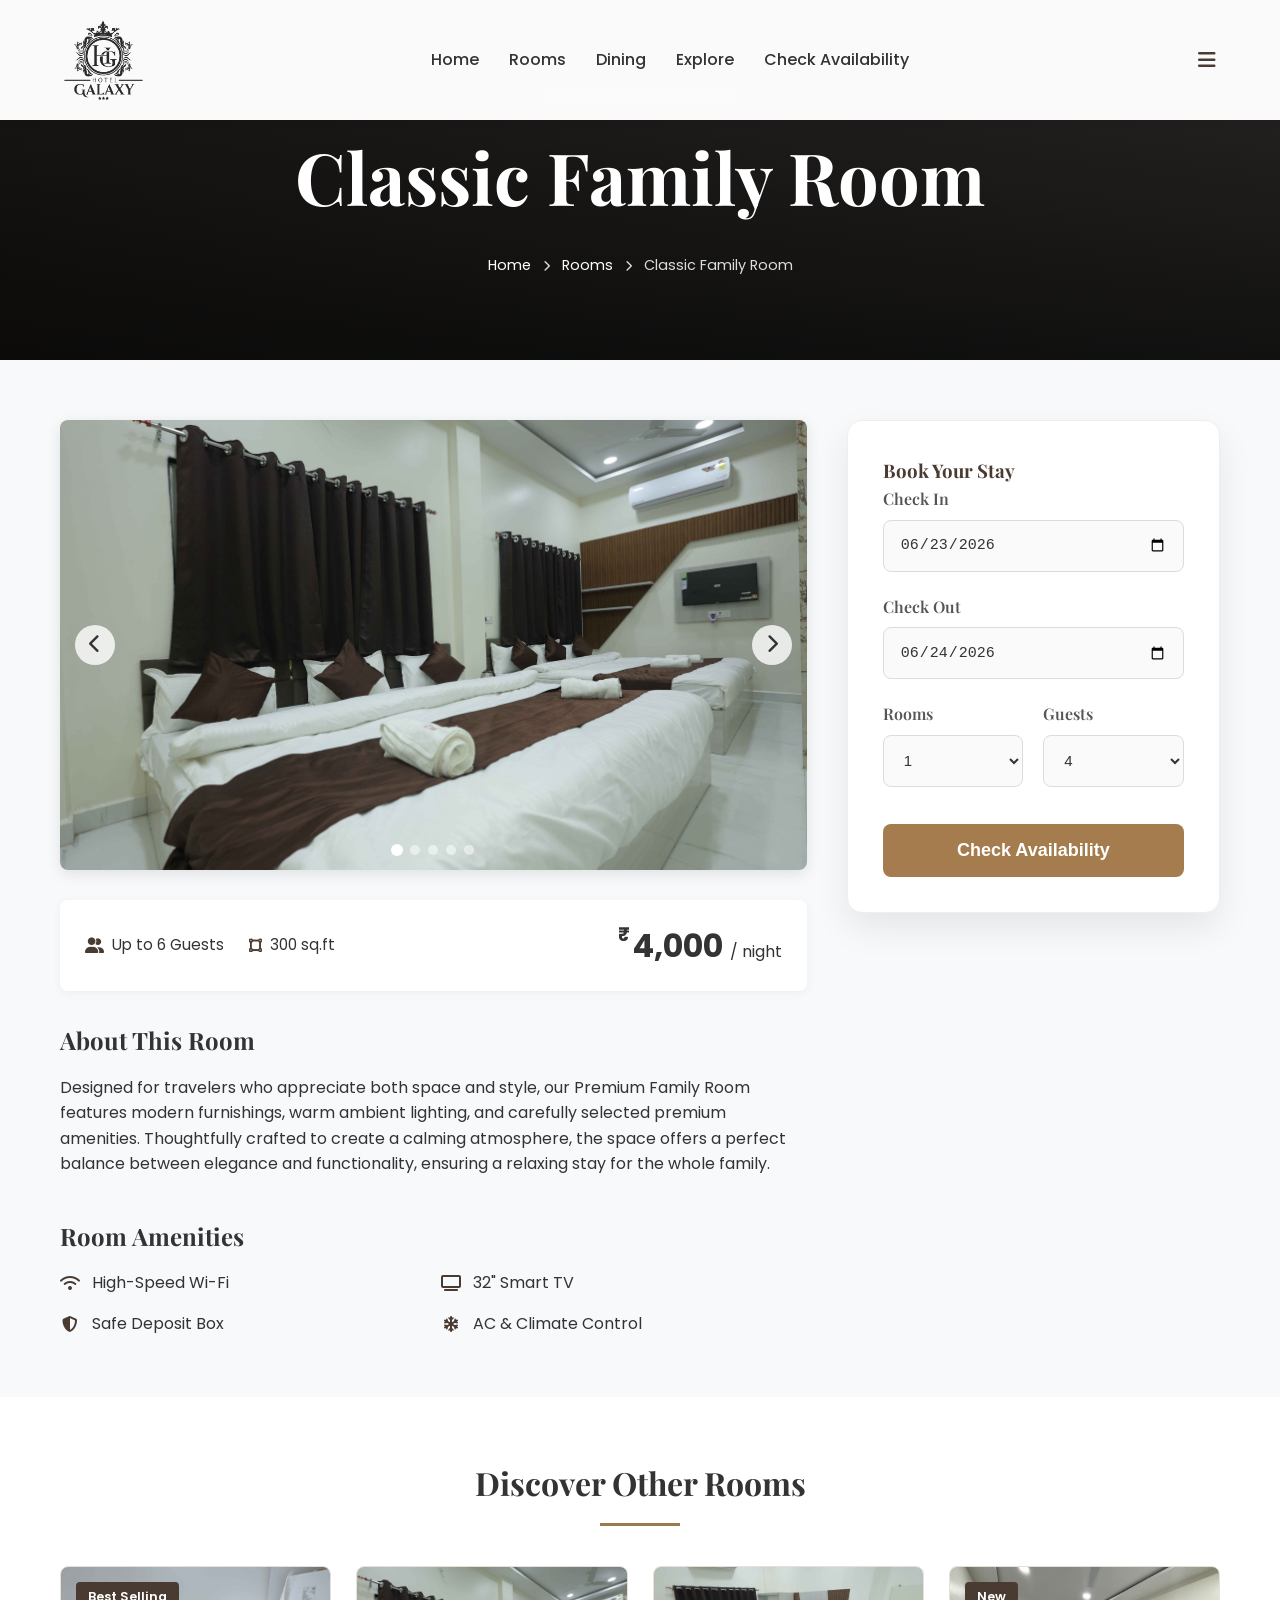
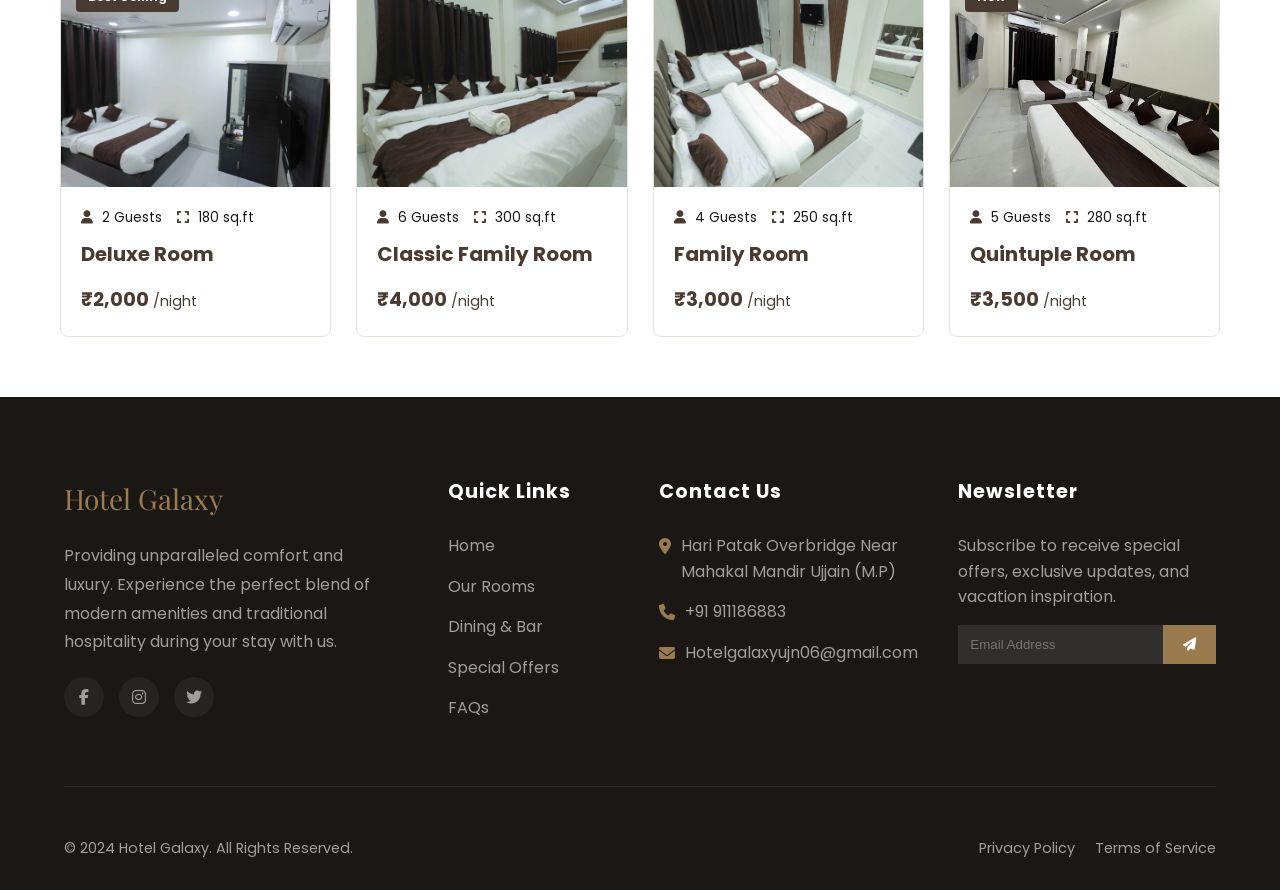
==== commit 0ba16a43: "new commit" ====
--- a/ClasicFamilyRoom.html
+++ b/ClasicFamilyRoom.html
@@ -71,12 +71,12 @@
                 <!-- Room Meta Info -->
                 <div class="room-meta-box">
                     <div class="meta-items">
-                        <span><i class="fas fa-user-friends"></i> Up to 4 Guests</span>
-                        <span><i class="fas fa-vector-square"></i> 320 sq.ft</span>
-                        <span><i class="fas fa-bed"></i> 1 King, 1 Twin</span>
+                        <span><i class="fas fa-user-friends"></i> Up to 6 Guests</span>
+                        <span><i class="fas fa-vector-square"></i> 300 sq.ft</span>
+                       
                     </div>
                     <div class="room-price">
-                        <span class="currency">₹</span>4,500 <span class="night">/ night</span>
+                        <span class="currency">₹</span>4,000 <span class="night">/ night</span>
                     </div>
                 </div>
 
@@ -91,10 +91,9 @@
                     <h3>Room Amenities</h3>
                     <ul class="amenities-grid">
                         <li><i class="fas fa-wifi"></i> High-Speed Wi-Fi</li>
-                        <li><i class="fas fa-tv"></i> 55" Smart TV</li>
+                        <li><i class="fas fa-tv"></i> 32" Smart TV</li>
                         <li><i class="fas fa-shield-alt"></i> Safe Deposit Box</li>
-                        <li><i class="fas fa-shower"></i> Walk-in Rain Shower</li>
-                        <li><i class="fas fa-coffee"></i> Coffee Maker</li>
+                        
                         <li><i class="fas fa-snowflake"></i> AC & Climate Control</li>
                     </ul>
                 </div>
@@ -137,57 +136,79 @@
 <section class="other-rooms-section" id="Rooms">
     <div class="container">
         <h2 class="section-title">Discover Other Rooms</h2>
+
         <div class="rooms-grid">
-            
+
             <!-- Room Card 1 -->
-               <a style="text-decoration: none;" href="./Deluxeroom.html">
-            <div class="room-card">
-                <div class="card-badge">Best Selling</div>
-                <div class="card-img">
-                   <img src="./IMAGES/ROOMIMG/TWOBED.jpeg" alt="Palm Breeze Room">
-                </div>
-                <div class="card-body">
-                    <div class="card-meta">
-                        <span><i class="fas fa-user"></i> 4 Guests</span>
-                        <span><i class="fas fa-expand"></i> 250 sq.ft</span>
-                    </div>
-                    <h4>Deluxe Room</h4>
-                    <div class="card-price">₹4,000 <span>/night</span></div>
-                </div>
-            </div>
-           </a>
+            <a style="text-decoration: none;" href="./Deluxeroom.html">
+                <div class="room-card">
+                    <div class="card-badge">Best Selling</div>
+                    <div class="card-img">
+                        <img src="./IMAGES/ROOMIMG/TWOBED.jpeg" alt="Deluxe Room">
+                    </div>
+                    <div class="card-body">
+                        <div class="card-meta">
+                            <span><i class="fas fa-user"></i> 2 Guests</span>
+                            <span><i class="fas fa-expand"></i> 180 sq.ft</span>
+                        </div>
+                        <h4>Deluxe Room</h4>
+                        <div class="card-price">₹2,000 <span>/night</span></div>
+                    </div>
+                </div>
+            </a>
+
             <!-- Room Card 2 -->
-               <a style="text-decoration: none;" href="./ClasicFamilyRoom.html">
-            <div class="room-card">
-                <div class="card-img">
-                    <img src="./IMAGES/ROOMIMG/SIZBED.jpeg" alt="Lotus Suite">
-                </div>
-                <div class="card-body">
-                    <div class="card-meta">
-                        <span><i class="fas fa-user"></i> 3 Guests</span>
-                        <span><i class="fas fa-expand"></i> 200 sq.ft</span>
-                    </div>
-                     <h4>Classic Family Room</h4>
-                    <div class="card-price">₹3,500 <span>/night</span></div>
-                </div>
-            </div>
-</a>
+            <a style="text-decoration: none;" href="./ClasicFamilyRoom.html">
+                <div class="room-card">
+                    <div class="card-img">
+                        <img src="./IMAGES/ROOMIMG/SIZBED.jpeg" alt="Classic Family Room">
+                    </div>
+                    <div class="card-body">
+                        <div class="card-meta">
+                            <span><i class="fas fa-user"></i> 6 Guests</span>
+                            <span><i class="fas fa-expand"></i> 300 sq.ft</span>
+                        </div>
+                        <h4>Classic Family Room</h4>
+                        <div class="card-price">₹4,000 <span>/night</span></div>
+                    </div>
+                </div>
+            </a>
+
             <!-- Room Card 3 -->
-               <a style="text-decoration: none;" href="./FamilyRoom.html">
-            <div class="room-card">
-                <div class="card-img">
-                  <img src="./IMAGES/ROOMIMG/FOURBED.jpeg" alt="Jasmine Retreat">  
-                </div>
-                <div class="card-body">
-                    <div class="card-meta">
-                        <span><i class="fas fa-user"></i> 2 Guests</span>
-                        <span><i class="fas fa-expand"></i> 400 sq.ft</span>
-                    </div>
-                    <h4>Family Room</h4>
-                    <div class="card-price">₹6,500 <span>/night</span></div>
-                </div>
-            </div>
-</a>
+            <a style="text-decoration: none;" href="./FamilyRoom.html">
+                <div class="room-card">
+                    <div class="card-img">
+                        <img src="./IMAGES/ROOMIMG/FOURBED.jpeg" alt="Family Room">
+                    </div>
+                    <div class="card-body">
+                        <div class="card-meta">
+                            <span><i class="fas fa-user"></i> 4 Guests</span>
+                            <span><i class="fas fa-expand"></i> 250 sq.ft</span>
+                        </div>
+                        <h4>Family Room</h4>
+                        <div class="card-price">₹3,000 <span>/night</span></div>
+                    </div>
+                </div>
+            </a>
+
+            <!-- Room Card 4 -->
+            <a style="text-decoration: none;" href="./QuintupleRoom.html">
+                <div class="room-card">
+                    <div class="card-badge">New</div>
+                    <div class="card-img">
+                        <img src="./IMAGES/ROOMIMG/5bedsroom4.jpg" alt="Premium Room">
+                    </div>
+                    <div class="card-body">
+                        <div class="card-meta">
+                            <span><i class="fas fa-user"></i> 5 Guests</span>
+                            <span><i class="fas fa-expand"></i> 280 sq.ft</span>
+                        </div>
+                        <h4>Quintuple Room</h4>
+                        <div class="card-price">₹3,500 <span>/night</span></div>
+                    </div>
+                </div>
+            </a>
+
         </div>
     </div>
 </section>
--- a/style.css
+++ b/style.css
@@ -1636,10 +1636,9 @@
 
 .rooms-grid {
     display: grid;
-    grid-template-columns: repeat(auto-fit, minmax(320px, 1fr));
-    gap: 30px;
-}
-
+    grid-template-columns: repeat(4, 1fr);
+    gap: 25px;
+}
 .room-card {
     background: #fff;
     border: 1px solid var(--border-color);
@@ -1724,8 +1723,8 @@
 
 /* --- Responsive Design --- */
 @media (max-width: 992px) {
-    .room-layout-grid {
-        grid-template-columns: 1fr;
+     .rooms-grid {
+        grid-template-columns: repeat(2, 1fr);
     }
     
     .room-sidebar {
@@ -1743,6 +1742,9 @@
     .hero-title {
         font-size: 2rem;
     }
+       .rooms-grid {
+        grid-template-columns: 1fr;
+    }
     
     .amenities-grid {
         grid-template-columns: 1fr;
